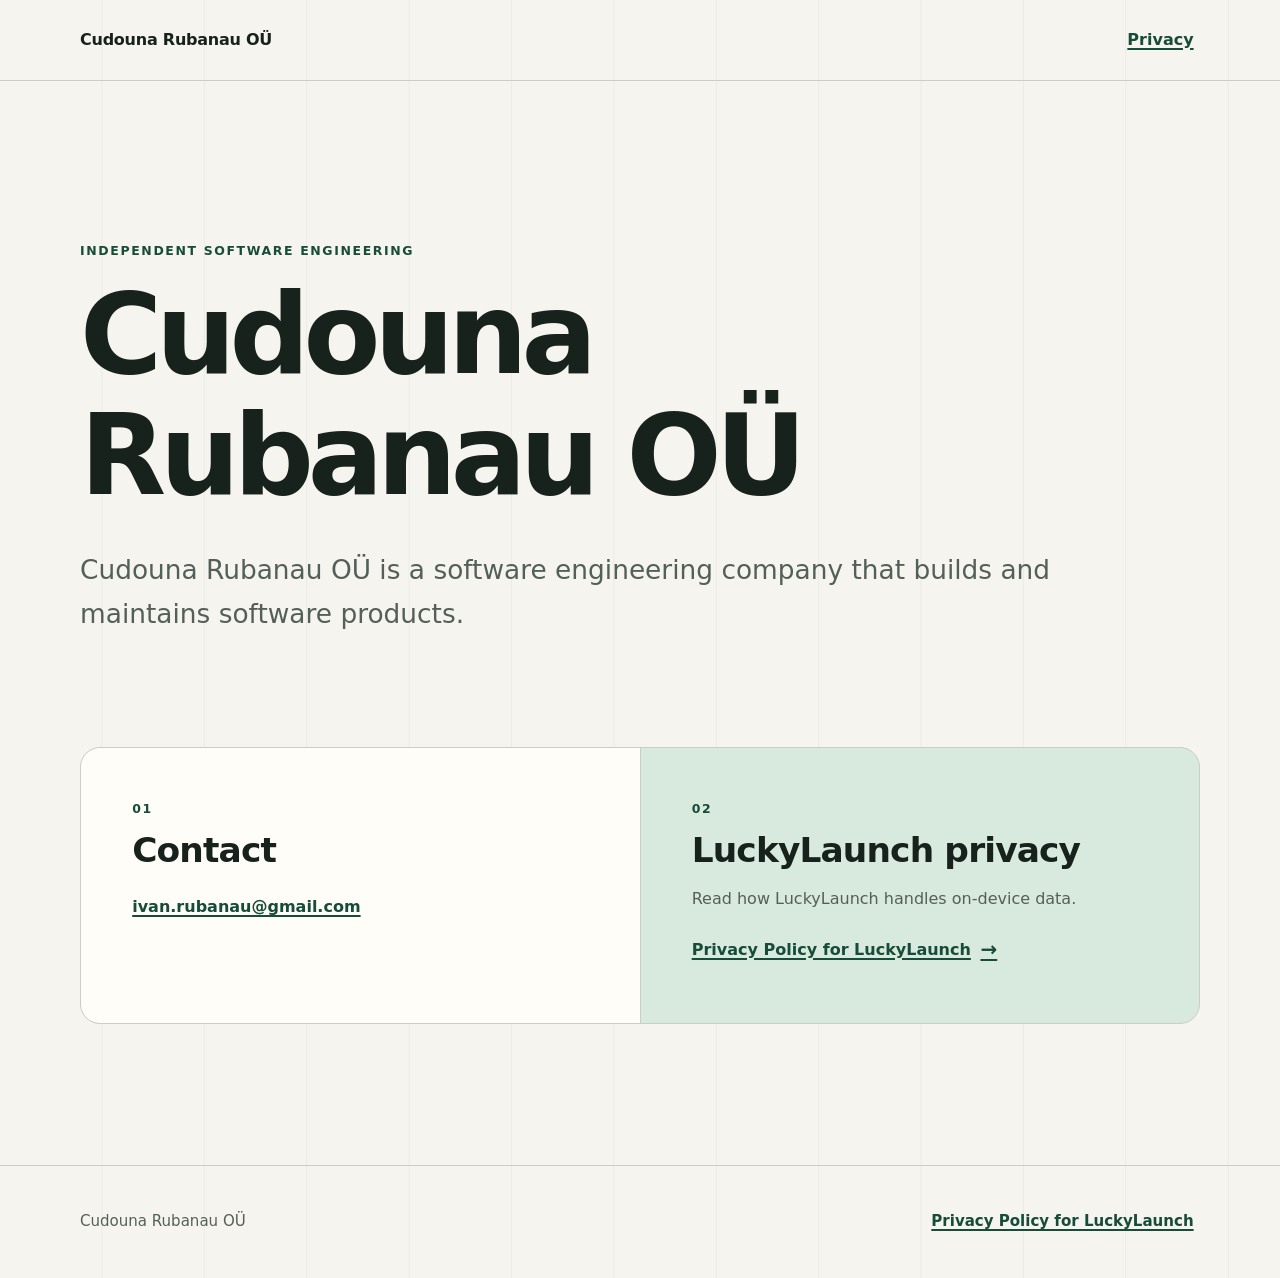
==== site/index.html @ 60e2bb7d "publish organization website and privacy policy" ====
<!doctype html>
<html lang="en">
  <head>
    <meta charset="utf-8">
    <meta
      http-equiv="Content-Security-Policy"
      content="default-src 'none'; style-src 'self'; img-src 'self' data:; base-uri 'none'; form-action 'none'; object-src 'none'; script-src 'none'; connect-src 'none'; font-src 'none'; upgrade-insecure-requests"
    >
    <meta name="viewport" content="width=device-width, initial-scale=1">
    <meta
      name="description"
      content="Cudouna Rubanau OÜ is a software engineering company that builds and maintains software products."
    >
    <meta name="referrer" content="no-referrer">
    <title>Cudouna Rubanau OÜ — Software engineering</title>
    <link rel="canonical" href="https://steel5rat.github.io/">
    <link rel="icon" href="data:image/svg+xml,%3Csvg%20xmlns=%27http%3A%2F%2Fwww.w3.org%2F2000%2Fsvg%27%20viewBox=%270%200%2064%2064%27%3E%3Crect%20width=%2764%27%20height=%2764%27%20rx=%2714%27%20fill=%27%23164c39%27%2F%3E%3C%2Fsvg%3E">
    <link rel="stylesheet" href="styles.css">
  </head>
  <body>
    <a class="skip-link" href="#main-content">Skip to main content</a>

    <header class="site-header">
      <div class="shell header-inner">
        <a class="brand" href="./" aria-current="page">Cudouna Rubanau OÜ</a>
        <nav aria-label="Primary navigation">
          <a class="nav-link" href="privacy/">Privacy</a>
        </nav>
      </div>
    </header>

    <main id="main-content">
      <section class="hero shell" aria-labelledby="company-name">
        <p class="eyebrow">Independent software engineering</p>
        <h1 id="company-name">Cudouna Rubanau OÜ</h1>
        <p class="lede">Cudouna Rubanau OÜ is a software engineering company that builds and maintains software products.</p>
      </section>

      <div class="shell details-grid">
        <section class="panel" aria-labelledby="contact-heading">
          <p class="panel-number" aria-hidden="true">01</p>
          <h2 id="contact-heading">Contact</h2>
          <address>
            <a class="contact-link" href="mailto:ivan.rubanau@gmail.com">ivan.rubanau@gmail.com</a>
          </address>
        </section>

        <section class="panel panel-accent" aria-labelledby="privacy-heading">
          <p class="panel-number" aria-hidden="true">02</p>
          <h2 id="privacy-heading">LuckyLaunch privacy</h2>
          <p>Read how LuckyLaunch handles on-device data.</p>
          <a class="action-link" href="privacy/">Privacy Policy for LuckyLaunch</a>
        </section>
      </div>
    </main>

    <footer class="site-footer">
      <div class="shell footer-inner">
        <p>Cudouna Rubanau OÜ</p>
        <a class="footer-link" href="privacy/">Privacy Policy for LuckyLaunch</a>
      </div>
    </footer>
  </body>
</html>
---- site/styles.css ----
:root {
  color-scheme: light;
  --ink: #17221d;
  --muted: #53605a;
  --paper: #f6f4ee;
  --surface: #fffdf7;
  --line: #c9cec8;
  --forest: #164c39;
  --forest-dark: #0d3528;
  --mint: #d8e9de;
  --focus: #b74200;
  font-family: Inter, ui-sans-serif, system-ui, -apple-system, BlinkMacSystemFont, "Segoe UI", sans-serif;
  font-size: 16px;
  line-height: 1.65;
  text-rendering: optimizeLegibility;
}

* {
  box-sizing: border-box;
}

html {
  background: var(--paper);
  color: var(--ink);
}

body {
  min-width: 0;
  margin: 0;
  background:
    linear-gradient(90deg, transparent calc(100% - 1px), rgba(22, 76, 57, 0.05) 1px) 0 0 / min(8vw, 7rem) 100%,
    var(--paper);
}

a {
  color: var(--forest);
  text-decoration-thickness: 0.1em;
  text-underline-offset: 0.18em;
}

a:hover {
  color: var(--forest-dark);
  text-decoration-thickness: 0.15em;
}

a:focus-visible {
  border-radius: 0.15rem;
  outline: 3px solid var(--focus);
  outline-offset: 4px;
}

.skip-link {
  position: absolute;
  z-index: 10;
  top: 0.75rem;
  left: 0.75rem;
  padding: 0.7rem 1rem;
  background: var(--ink);
  color: white;
  transform: translateY(-200%);
}

.skip-link:focus {
  transform: translateY(0);
}

.shell {
  width: min(100% - 2.5rem, 70rem);
  margin-inline: auto;
}

.site-header {
  border-bottom: 1px solid var(--line);
}

.header-inner,
.footer-inner {
  display: flex;
  align-items: center;
  justify-content: space-between;
  gap: 1rem;
}

.header-inner {
  min-height: 5rem;
}

.brand {
  color: var(--ink);
  font-weight: 750;
  letter-spacing: -0.015em;
  text-decoration: none;
}

.nav-link,
.footer-link {
  display: inline-flex;
  min-height: 44px;
  align-items: center;
  padding-inline: 0.4rem;
  font-weight: 650;
}

.hero {
  padding-block: clamp(5rem, 13vw, 10rem) clamp(4rem, 9vw, 7rem);
}

.eyebrow,
.panel-number,
.section-number {
  color: var(--forest);
  font-size: 0.78rem;
  font-weight: 800;
  letter-spacing: 0.13em;
  text-transform: uppercase;
}

h1,
h2,
p,
dl {
  margin-top: 0;
}

h1,
h2 {
  line-height: 1.08;
  text-wrap: balance;
}

h1 {
  max-width: 13ch;
  margin-bottom: 2rem;
  font-size: clamp(3rem, 9vw, 7rem);
  letter-spacing: -0.055em;
}

h2 {
  margin-bottom: 1rem;
  font-size: clamp(1.55rem, 3vw, 2.15rem);
  letter-spacing: -0.025em;
}

.lede {
  max-width: 61ch;
  margin-bottom: 0;
  color: var(--muted);
  font-size: clamp(1.2rem, 2.5vw, 1.65rem);
}

.details-grid {
  display: grid;
  grid-template-columns: repeat(2, minmax(0, 1fr));
  gap: 1px;
  margin-bottom: clamp(5rem, 11vw, 9rem);
  overflow: hidden;
  border: 1px solid var(--line);
  border-radius: 1.25rem;
  background: var(--line);
}

.panel {
  min-width: 0;
  padding: clamp(1.75rem, 4vw, 3.25rem);
  background: var(--surface);
}

.panel-accent {
  background: var(--mint);
}

.panel p:not(.panel-number) {
  max-width: 40ch;
  color: var(--muted);
}

address {
  font-style: normal;
}

.contact-link,
.action-link {
  display: inline-flex;
  min-height: 44px;
  max-width: 100%;
  align-items: center;
  overflow-wrap: anywhere;
  font-weight: 750;
}

.action-link::after {
  content: "\2192";
  padding-left: 0.6rem;
  font-size: 1.25em;
}

.site-footer {
  border-top: 1px solid var(--line);
}

.footer-inner {
  min-height: 7rem;
  color: var(--muted);
  font-size: 0.94rem;
}

.footer-inner p {
  margin-bottom: 0;
}

.policy {
  padding-block: clamp(4rem, 10vw, 8rem);
}

.policy-intro {
  max-width: 54rem;
  padding-bottom: clamp(3rem, 7vw, 5rem);
  border-bottom: 1px solid var(--line);
}

.policy-intro h1 {
  max-width: 12ch;
  font-size: clamp(2.8rem, 8vw, 6rem);
}

.policy-dates {
  display: flex;
  flex-wrap: wrap;
  gap: 1.25rem clamp(2.5rem, 8vw, 6rem);
  margin-bottom: 0;
}

.policy-dates div {
  display: grid;
  gap: 0.15rem;
}

.policy-dates dt {
  color: var(--muted);
  font-size: 0.8rem;
  font-weight: 750;
  letter-spacing: 0.08em;
  text-transform: uppercase;
}

.policy-dates dd {
  margin: 0;
  font-weight: 700;
}

.policy-content {
  max-width: 54rem;
}

.policy-content section {
  position: relative;
  padding-block: clamp(3rem, 6vw, 4.5rem);
  padding-left: clamp(0rem, 9vw, 7rem);
  border-bottom: 1px solid var(--line);
}

.policy-content section:last-child {
  border-bottom: 0;
}

.section-number {
  position: absolute;
  top: clamp(3.25rem, 6.5vw, 4.75rem);
  left: 0;
}

.policy-content p {
  max-width: 70ch;
}

.policy-content p:last-of-type {
  margin-bottom: 0;
}

.key-statement {
  margin-bottom: 0.75rem;
  color: var(--forest-dark);
  font-size: clamp(1.15rem, 2.2vw, 1.35rem);
  font-weight: 750;
  line-height: 1.45;
}

.qualification {
  padding-left: 1rem;
  border-left: 3px solid var(--forest);
  color: var(--muted);
}

strong {
  font-weight: 800;
}

@media (max-width: 44rem) {
  .details-grid {
    grid-template-columns: 1fr;
  }

  .policy-content section {
    padding-left: 0;
  }

  .section-number {
    position: static;
    margin-bottom: 0.75rem;
  }
}

@media (max-width: 30rem) {
  .shell {
    width: min(100% - 2rem, 70rem);
  }

  .header-inner,
  .footer-inner {
    align-items: flex-start;
    flex-direction: column;
    justify-content: center;
    padding-block: 1.1rem;
  }

  .footer-inner {
    gap: 0.35rem;
  }

  h1 {
    overflow-wrap: break-word;
  }
}

@media (prefers-contrast: more) {
  :root {
    --muted: #303934;
    --line: #68726c;
  }
}

@media print {
  body {
    background: white;
  }

  .site-header,
  .site-footer,
  .skip-link {
    display: none;
  }

  .policy {
    padding-block: 0;
  }
}
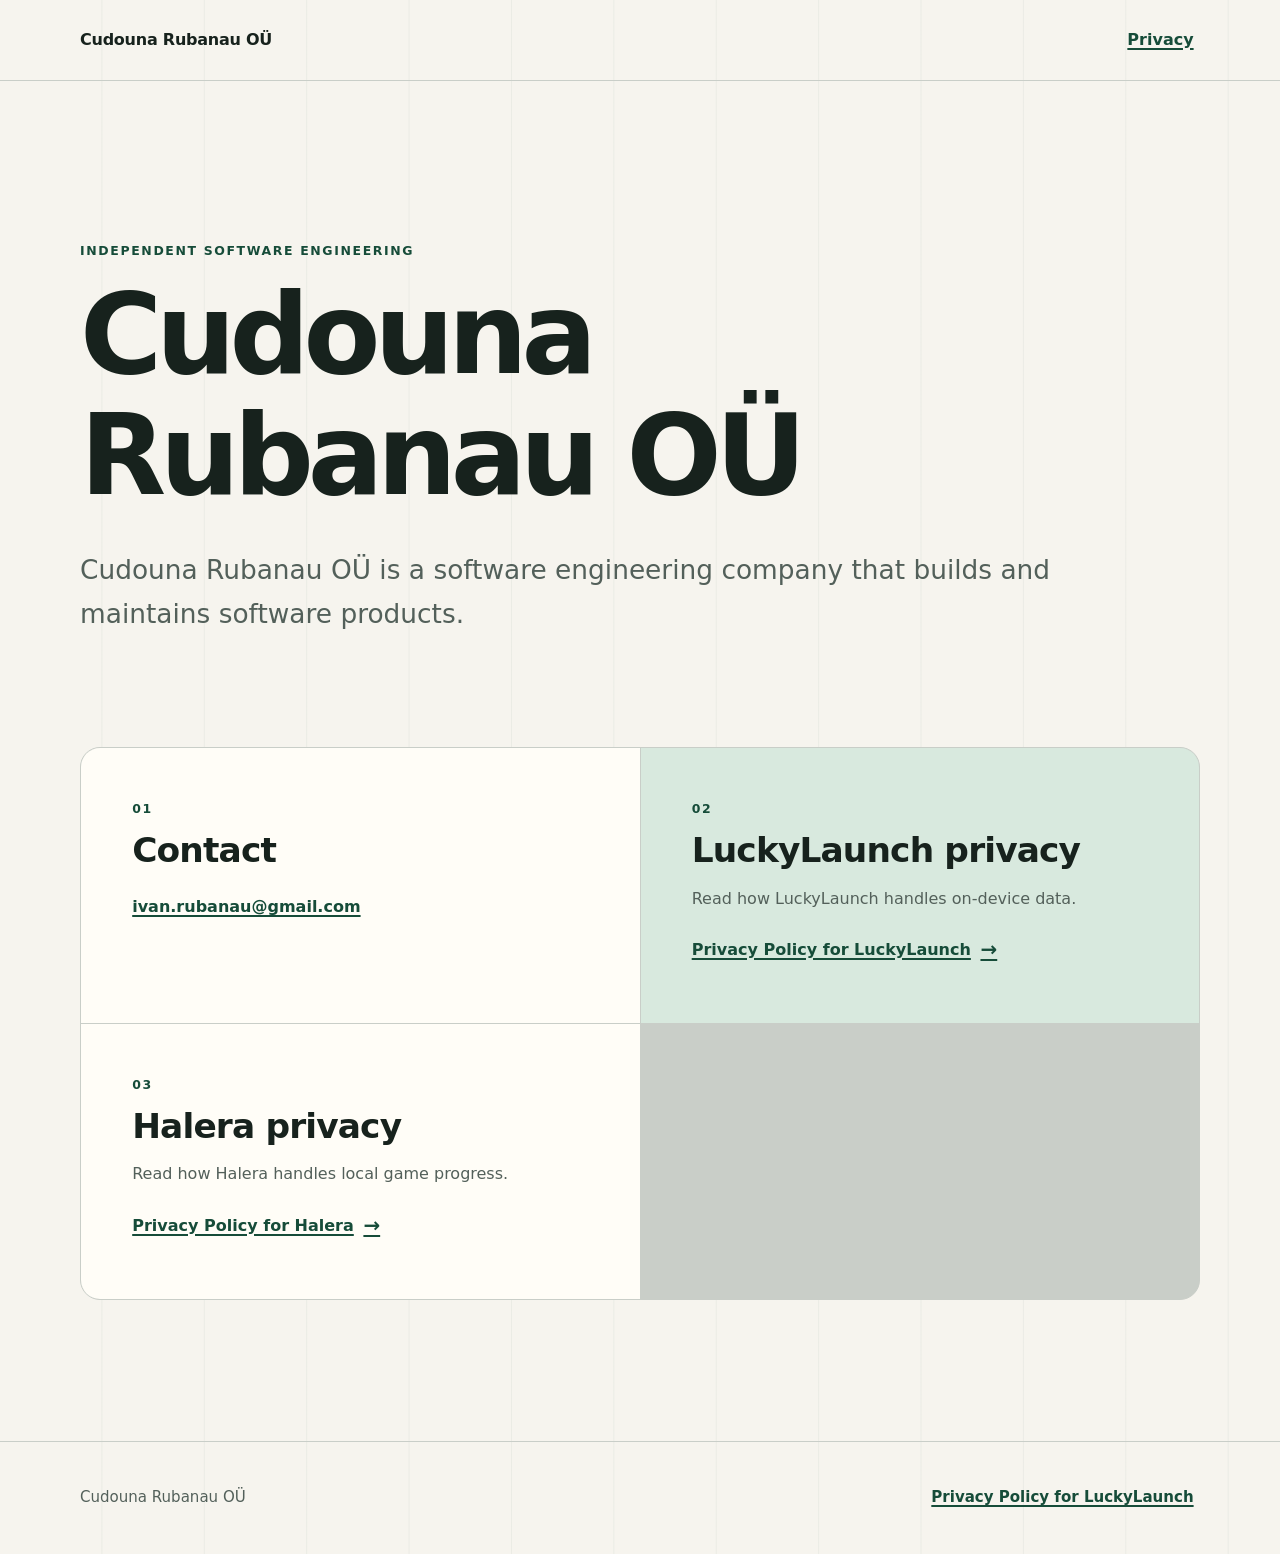
==== commit 9a527201: "add halera privacy policy" ====
--- a/site/index.html
+++ b/site/index.html
@@ -51,6 +51,12 @@
           <p>Read how LuckyLaunch handles on-device data.</p>
           <a class="action-link" href="privacy/">Privacy Policy for LuckyLaunch</a>
         </section>
+        <section class="panel" aria-labelledby="halera-privacy-heading">
+          <p class="panel-number" aria-hidden="true">03</p>
+          <h2 id="halera-privacy-heading">Halera privacy</h2>
+          <p>Read how Halera handles local game progress.</p>
+          <a class="action-link" href="halera/privacy/">Privacy Policy for Halera</a>
+        </section>
       </div>
     </main>
 
